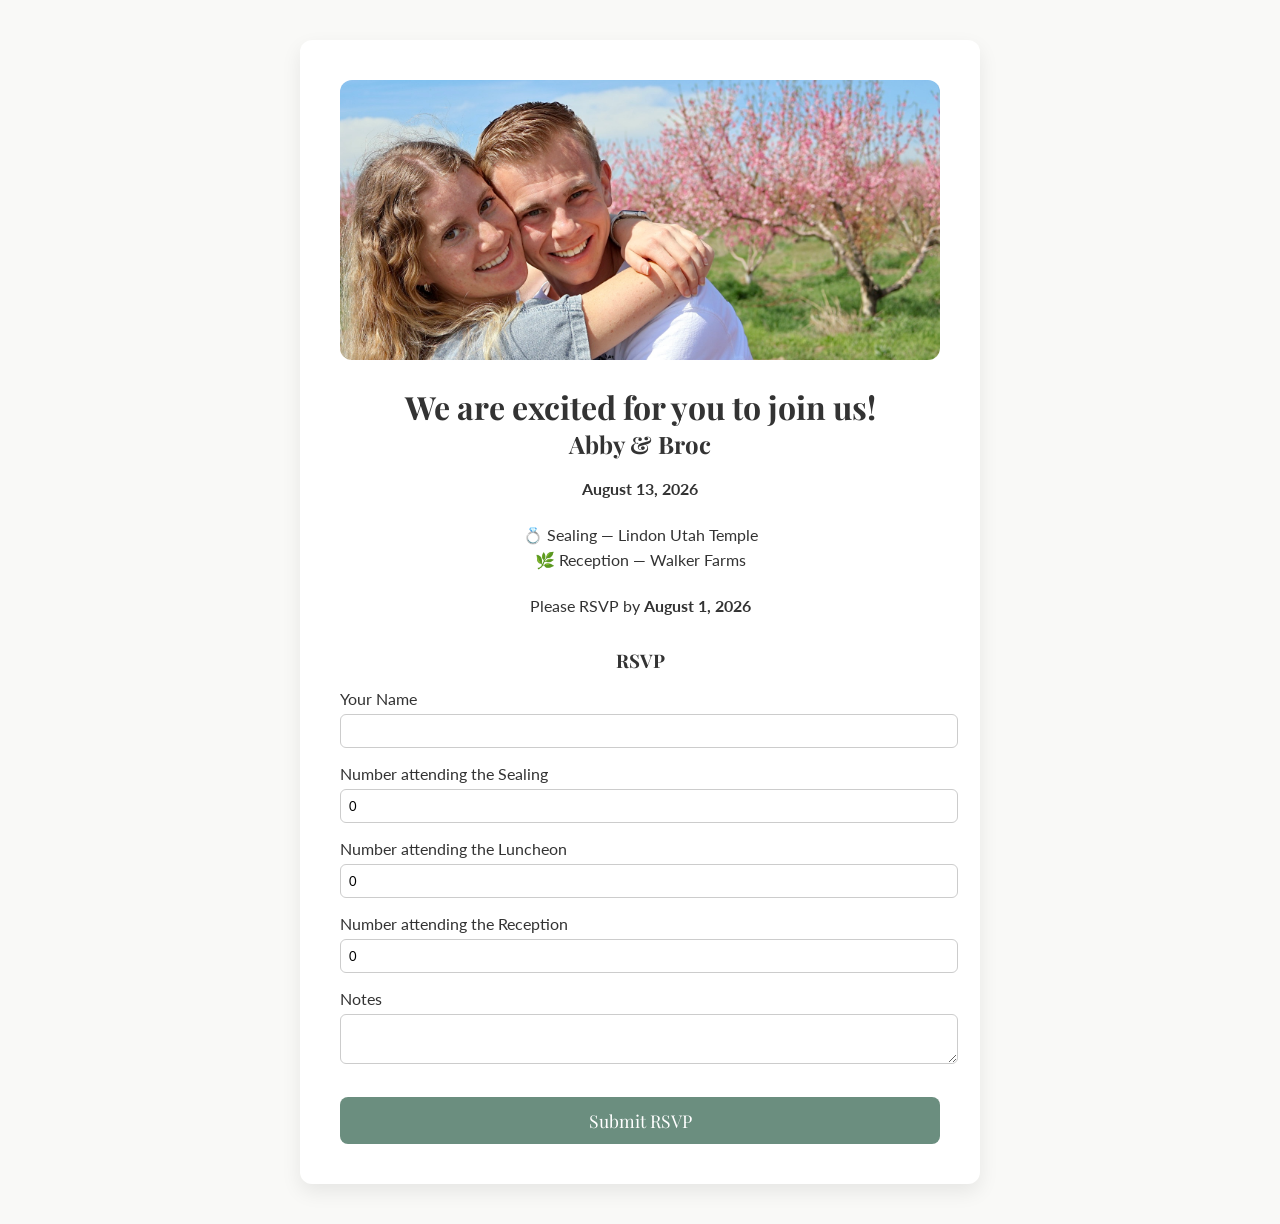
==== index.html @ cc7677bf "Add files via upload" ====
<!DOCTYPE html>
<html lang="en">
<head>
  <meta charset="UTF-8">
  <meta name="viewport" content="width=device-width, initial-scale=1.0">
  <title>Wedding RSVP | Abby & Broc</title>

  <!-- Google Fonts -->
  <link href="https://fonts.googleapis.com/css2?family=Playfair+Display:wght@400;600&family=Lato:wght@300;400&display=swap" rel="stylesheet">

  <style>
    body {
      font-family: 'Lato', sans-serif;
      background-color: #f9f9f7;
      color: #333;
      margin: 0;
      padding: 0;
    }

    .container {
      max-width: 600px;
      margin: 40px auto;
      padding: 40px;
      background-color: #ffffff;
      box-shadow: 0 8px 20px rgba(0,0,0,0.08);
      border-radius: 12px;
    }

    .hero-image {
      height: 280px;
      overflow: hidden;
      border-radius: 12px;
      margin-bottom: 25px;
    }

    .hero-image img {
      width: 100%;
      height: 100%;
      object-fit: cover;
    }

    h1, h2, h3 {
      font-family: 'Playfair Display', serif;
      text-align: center;
      margin: 0;
    }

    p, ul {
      text-align: center;
      line-height: 1.6;
    }

    ul {
      list-style: none;
      padding: 0;
      margin: 20px 0;
    }

    form {
      margin-top: 30px;
    }

    label {
      display: block;
      margin-top: 16px;
    }

    input, textarea {
      width: 100%;
      padding: 8px;
      margin-top: 6px;
      border-radius: 6px;
      border: 1px solid #ccc;
      font-family: 'Lato', sans-serif;
    }

    button {
      width: 100%;
      margin-top: 30px;
      padding: 12px;
      background-color: #6b8e7f;
      color: white;
      border: none;
      border-radius: 8px;
      font-size: 1.1rem;
      font-family: 'Playfair Display', serif;
      cursor: pointer;
    }
  </style>
</head>

<body>
  <div class="container">

    <!-- PHOTO -->
    <div class="hero-image">
      <img src="abby-and-broc.JPG" alt="Abby and Broc">
    </div>

    <!-- TEXT -->
    <h1>We are excited for you to join us!</h1>
    <h2>Abby & Broc</h2>
    <p><strong>August 13, 2026</strong></p>

    <ul>
      <li>💍 Sealing — Lindon Utah Temple</li>
      <li>🌿 Reception — Walker Farms</li>
    </ul>

    <p>Please RSVP by <strong>August 1, 2026</strong></p>

    <!-- RSVP FORM -->
    <form id="rsvpForm">
      <h3>RSVP</h3>

      <label>
        Your Name
        <input type="text" name="guest_name" required>
      </label>

      <label>
        Number attending the Sealing
        <input type="number" name="sealing_count" min="0" value="0">
      </label>

      <label>
        Number attending the Luncheon
        <input type="number" name="luncheon_count" min="0" value="0">
      </label>

      <label>
        Number attending the Reception
        <input type="number" name="reception_count" min="0" value="0">
      </label>

      <label>
        Notes
        <textarea name="notes"></textarea>
      </label>

      <button type="submit">Submit RSVP</button>
    </form>

  </div>

  <!-- JS -->
  <script>
    const form = document.getElementById("rsvpForm");

    form.addEventListener("submit", function (e) {
      e.preventDefault();

      const sealing = Number(form.sealing_count.value);
      const luncheon = Number(form.luncheon_count.value);
      const reception = Number(form.reception_count.value);

      const payload = {
        guest_name: form.guest_name.value,
        sealing_count: sealing,
        luncheon_count: luncheon,
        reception_count: reception,
        notes: form.notes.value
      };

      fetch("https://script.google.com/macros/s/AKfycbwxr1q5HQRhSyGS_WWFE9oEgKYfwVWk_xnGhLpXtBRH0Doe9hl1AzQ46NrfcQLP8xgj/exec", {
        method: "POST",
        headers: { "Content-Type": "application/json" },
        body: JSON.stringify(payload)
      }).then(() => {
        if (sealing === 0 && luncheon === 0 && reception === 0) {
          window.location.href = "thankyou.html?status=decline";
        } else {
          window.location.href = "thankyou.html?status=accept";
        }
      }).catch(() => {
        alert("Something went wrong. Please try again.");
      });
    });
  </script>
</body>
</html>
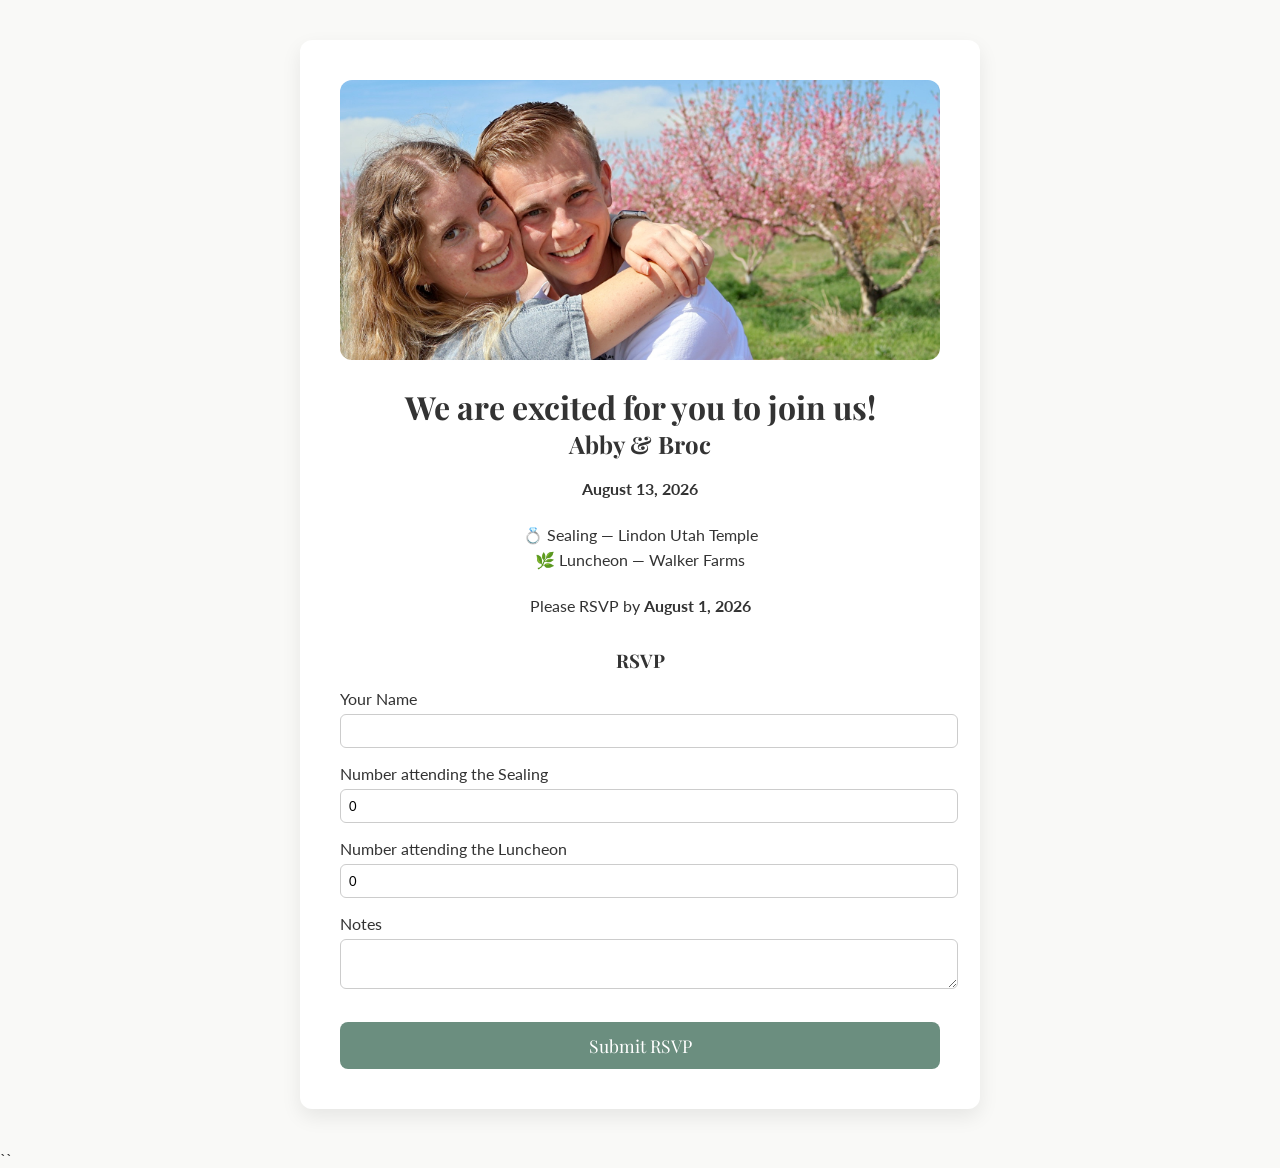
==== commit ea6792cf: "Add files via upload fixed part 2" ====
--- a/index.html
+++ b/index.html
@@ -104,7 +104,7 @@
 
     <ul>
       <li>💍 Sealing — Lindon Utah Temple</li>
-      <li>🌿 Reception — Walker Farms</li>
+      <li>🌿 Luncheon — Walker Farms</li>
     </ul>
 
     <p>Please RSVP by <strong>August 1, 2026</strong></p>
@@ -129,11 +129,6 @@
       </label>
 
       <label>
-        Number attending the Reception
-        <input type="number" name="reception_count" min="0" value="0">
-      </label>
-
-      <label>
         Notes
         <textarea name="notes"></textarea>
       </label>
@@ -152,30 +147,31 @@
 
       const sealing = Number(form.sealing_count.value);
       const luncheon = Number(form.luncheon_count.value);
-      const reception = Number(form.reception_count.value);
 
       const payload = {
         guest_name: form.guest_name.value,
         sealing_count: sealing,
         luncheon_count: luncheon,
-        reception_count: reception,
         notes: form.notes.value
       };
 
-      fetch("https://script.google.com/macros/s/AKfycbwxr1q5HQRhSyGS_WWFE9oEgKYfwVWk_xnGhLpXtBRH0Doe9hl1AzQ46NrfcQLP8xgj/exec", {
+      fetch("https://script.google.com/macros/s/AKfycbyRuXDrqu5NtsyEwcP_Y7uG2rnDnrJ42diF2mpcOeErWrf9UCbKE_HARaUY4Hv2fjy_/exec", {
         method: "POST",
         headers: { "Content-Type": "application/json" },
         body: JSON.stringify(payload)
-      }).then(() => {
-        if (sealing === 0 && luncheon === 0 && reception === 0) {
+      })
+      .then(() => {
+        if (sealing === 0 && luncheon === 0) {
           window.location.href = "thankyou.html?status=decline";
         } else {
           window.location.href = "thankyou.html?status=accept";
         }
-      }).catch(() => {
+      })
+      .catch(() => {
         alert("Something went wrong. Please try again.");
       });
     });
   </script>
 </body>
-</html>+</html>
+``
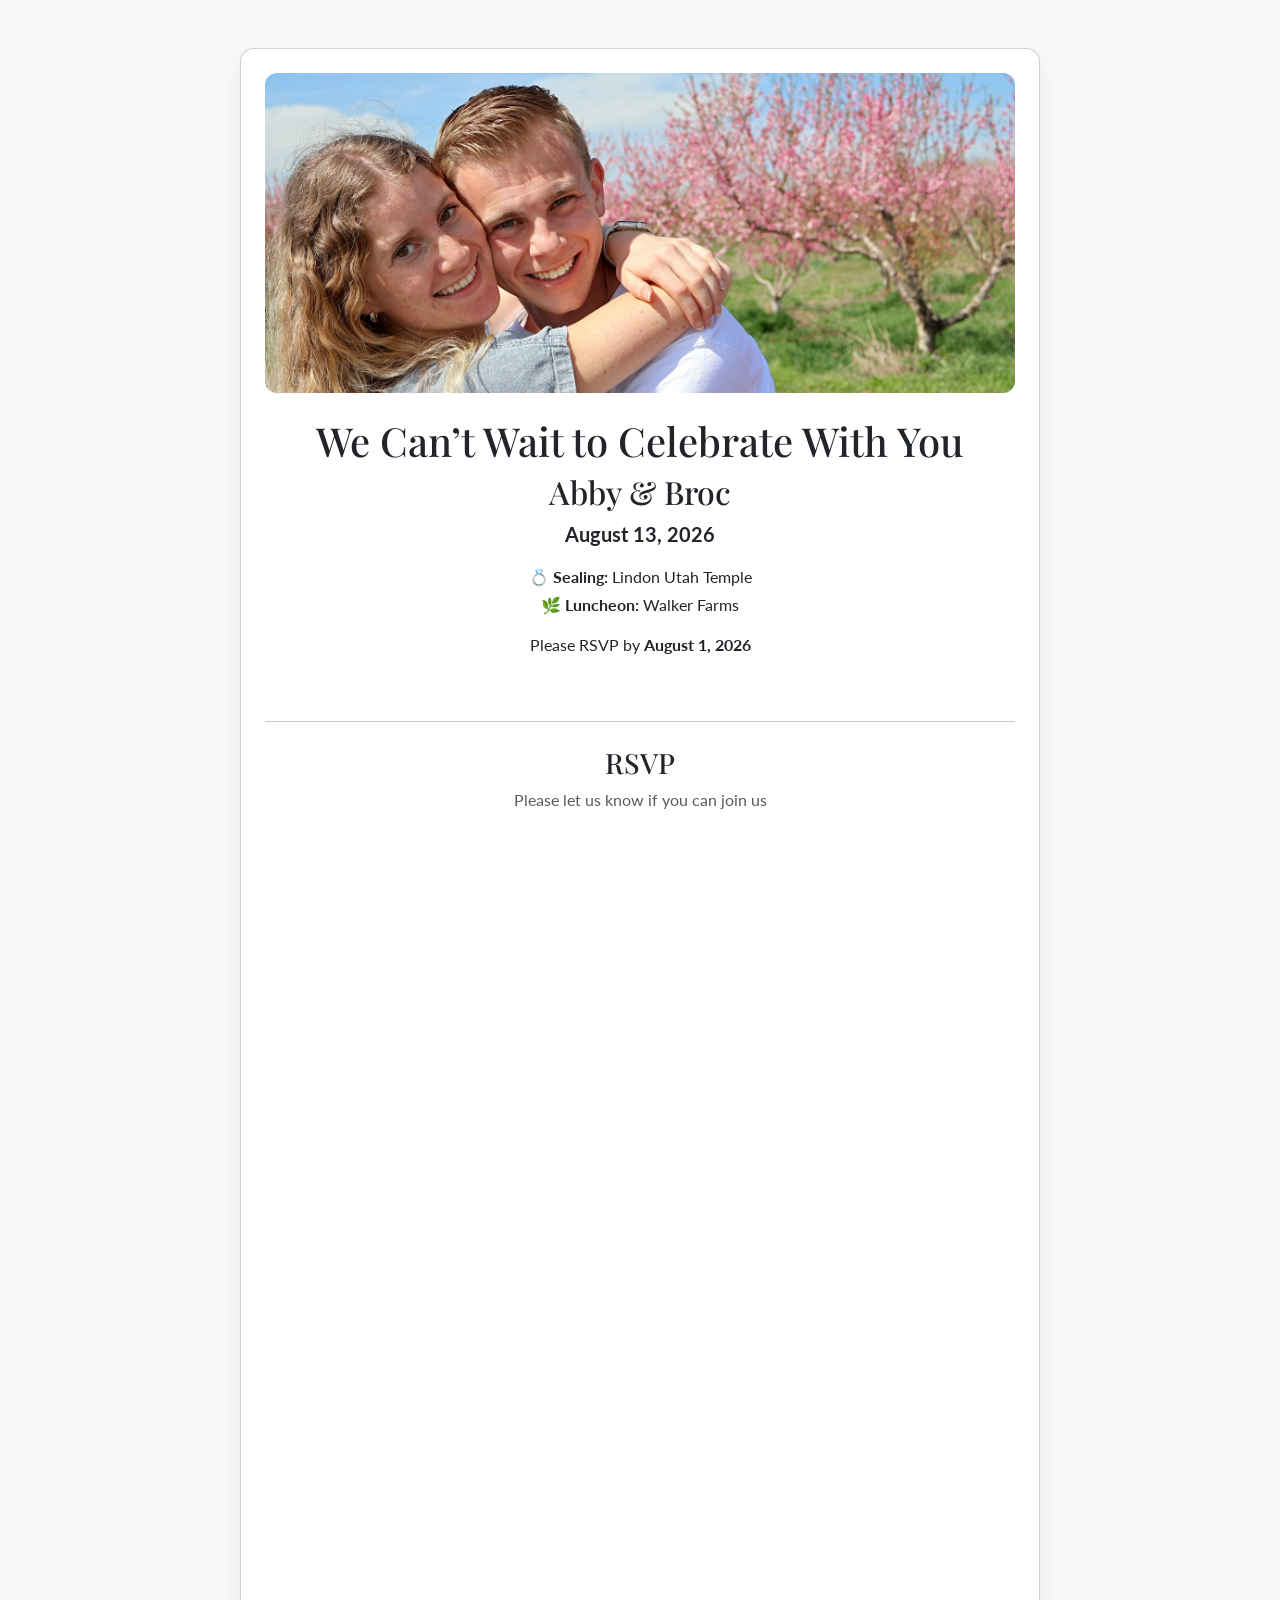
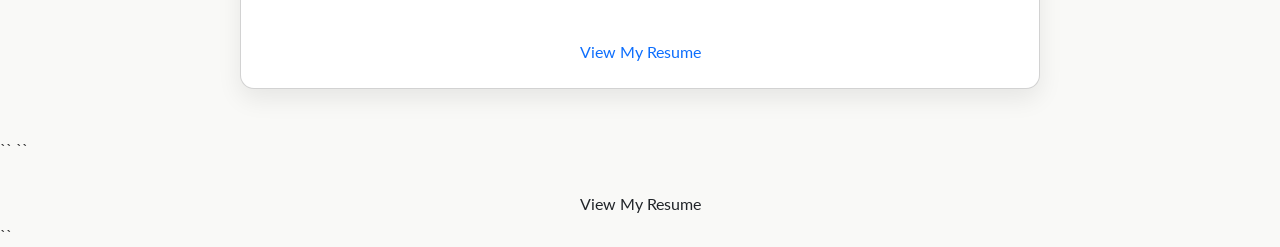
==== commit 0ae11b5a: "Add files via upload with form" ====
--- a/index.html
+++ b/index.html
@@ -1,142 +1,98 @@
 <!DOCTYPE html>
 <html lang="en">
 <head>
-  <meta charset="UTF-8">
-  <meta name="viewport" content="width=device-width, initial-scale=1.0">
+  <meta charset="UTF-8" />
+  <meta name="viewport" content="width=device-width, initial-scale=1.0" />
   <title>Wedding RSVP | Abby & Broc</title>
+
+  <!-- Bootstrap -->
+  <link href="https://cdn.jsdelivr.net/npm/bootstrap@5.3.3/dist/css/bootstrap.min.css" rel="stylesheet">
 
   <!-- Google Fonts -->
   <link href="https://fonts.googleapis.com/css2?family=Playfair+Display:wght@400;600&family=Lato:wght@300;400&display=swap" rel="stylesheet">
 
   <style>
     body {
+      background-color: #f9f9f7;
       font-family: 'Lato', sans-serif;
-      background-color: #f9f9f7;
       color: #333;
-      margin: 0;
-      padding: 0;
     }
 
-    .container {
-      max-width: 600px;
-      margin: 40px auto;
-      padding: 40px;
-      background-color: #ffffff;
-      box-shadow: 0 8px 20px rgba(0,0,0,0.08);
-      border-radius: 12px;
+    h1, h2, h3 {
+      font-family: 'Playfair Display', serif;
     }
 
-    .hero-image {
-      height: 280px;
-      overflow: hidden;
-      border-radius: 12px;
-      margin-bottom: 25px;
+    .card {
+      border-radius: 14px;
+      box-shadow: 0 10px 24px rgba(0, 0, 0, 0.08);
     }
 
     .hero-image img {
       width: 100%;
-      height: 100%;
+      border-radius: 12px;
       object-fit: cover;
+      max-height: 320px;
     }
 
-    h1, h2, h3 {
-      font-family: 'Playfair Display', serif;
-      text-align: center;
-      margin: 0;
-    }
-
-    p, ul {
-      text-align: center;
-      line-height: 1.6;
-    }
-
-    ul {
-      list-style: none;
-      padding: 0;
-      margin: 20px 0;
-    }
-
-    form {
-      margin-top: 30px;
-    }
-
-    label {
-      display: block;
-      margin-top: 16px;
-    }
-
-    input, textarea {
+    iframe {
       width: 100%;
-      padding: 8px;
-      margin-top: 6px;
-      border-radius: 6px;
-      border: 1px solid #ccc;
-      font-family: 'Lato', sans-serif;
-    }
-
-    button {
-      width: 100%;
-      margin-top: 30px;
-      padding: 12px;
-      background-color: #6b8e7f;
-      color: white;
+      min-height: 750px; /* makes the form BIG and easy */
       border: none;
-      border-radius: 8px;
-      font-size: 1.1rem;
-      font-family: 'Playfair Display', serif;
-      cursor: pointer;
     }
   </style>
 </head>
 
 <body>
-  <div class="container">
 
-    <!-- PHOTO -->
-    <div class="hero-image">
-      <img src="abby-and-broc.JPG" alt="Abby and Broc">
+  <div class="container my-5">
+
+    <div class="card mx-auto p-4" style="max-width: 800px;">
+
+      <!-- Hero Image -->
+      <div class="hero-image mb-4 text-center">
+        <img src="abby-and-broc.JPG" alt="Abby and Broc">
+      </div>
+
+      <!-- Wedding Info -->
+      <div class="text-center mb-4">
+        <h1>We Can’t Wait to Celebrate With You</h1>
+        <h2>Abby & Broc</h2>
+        <p class="fs-5"><strong>August 13, 2026</strong></p>
+
+        <p class="mb-1">💍 <strong>Sealing:</strong> Lindon Utah Temple</p>
+        <p class="mb-3">🌿 <strong>Luncheon:</strong> Walker Farms</p>
+
+        <p>Please RSVP by <strong>August 1, 2026</strong></p>
+      </div>
+
+      <!-- Divider -->
+      <hr class="my-4">
+
+      <!-- RSVP Section -->
+      <div class="text-center mb-3">
+        <h3>RSVP</h3>
+        <p class="text-muted">Please let us know if you can join us</p>
+      </div>
+
+      <!-- Embedded Google Form -->
+      <div class="mb-4">
+        <iframe src="https://docs.google.com/forms/d/e/1FAIpQLSdzjjYkzFw_OtGI82jhbNHPojiivTkyypFIH_ydGxhKIF4Gbw/viewform?usp=dialog">
+          Loading…
+        </iframe>
+      </div>
+
+      <!-- Resume Link (for class requirement) -->
+      <div class="text-center mt-3">
+        <a href="Resumepage.html" class="text-decoration-none">View My Resume</a>
+      </div>
+
     </div>
 
-    <!-- TEXT -->
-    <h1>We are excited for you to join us!</h1>
-    <h2>Abby & Broc</h2>
-    <p><strong>August 13, 2026</strong></p>
+  </div>
 
-    <ul>
-      <li>💍 Sealing — Lindon Utah Temple</li>
-      <li>🌿 Luncheon — Walker Farms</li>
-    </ul>
-
-    <p>Please RSVP by <strong>August 1, 2026</strong></p>
-
-    <!-- RSVP FORM -->
-    <form id="rsvpForm">
-      <h3>RSVP</h3>
-
-      <label>
-        Your Name
-        <input type="text" name="guest_name" required>
-      </label>
-
-      <label>
-        Number attending the Sealing
-        <input type="number" name="sealing_count" min="0" value="0">
-      </label>
-
-      <label>
-        Number attending the Luncheon
-        <input type="number" name="luncheon_count" min="0" value="0">
-      </label>
-
-      <label>
-        Notes
-        <textarea name="notes"></textarea>
-      </label>
-
-      <button type="submit">Submit RSVP</button>
-    </form>
-
-  </div>
+</body>
+</html>
+``
 
   <!-- JS -->
   <script>
@@ -174,4 +130,10 @@
   </script>
 </body>
 </html>
+``
+
+<div class="text-center mt-4">
+  <a href="resumepage.html" class="btn btn-custom">View My Resume</a>
+</div>
+
 ``
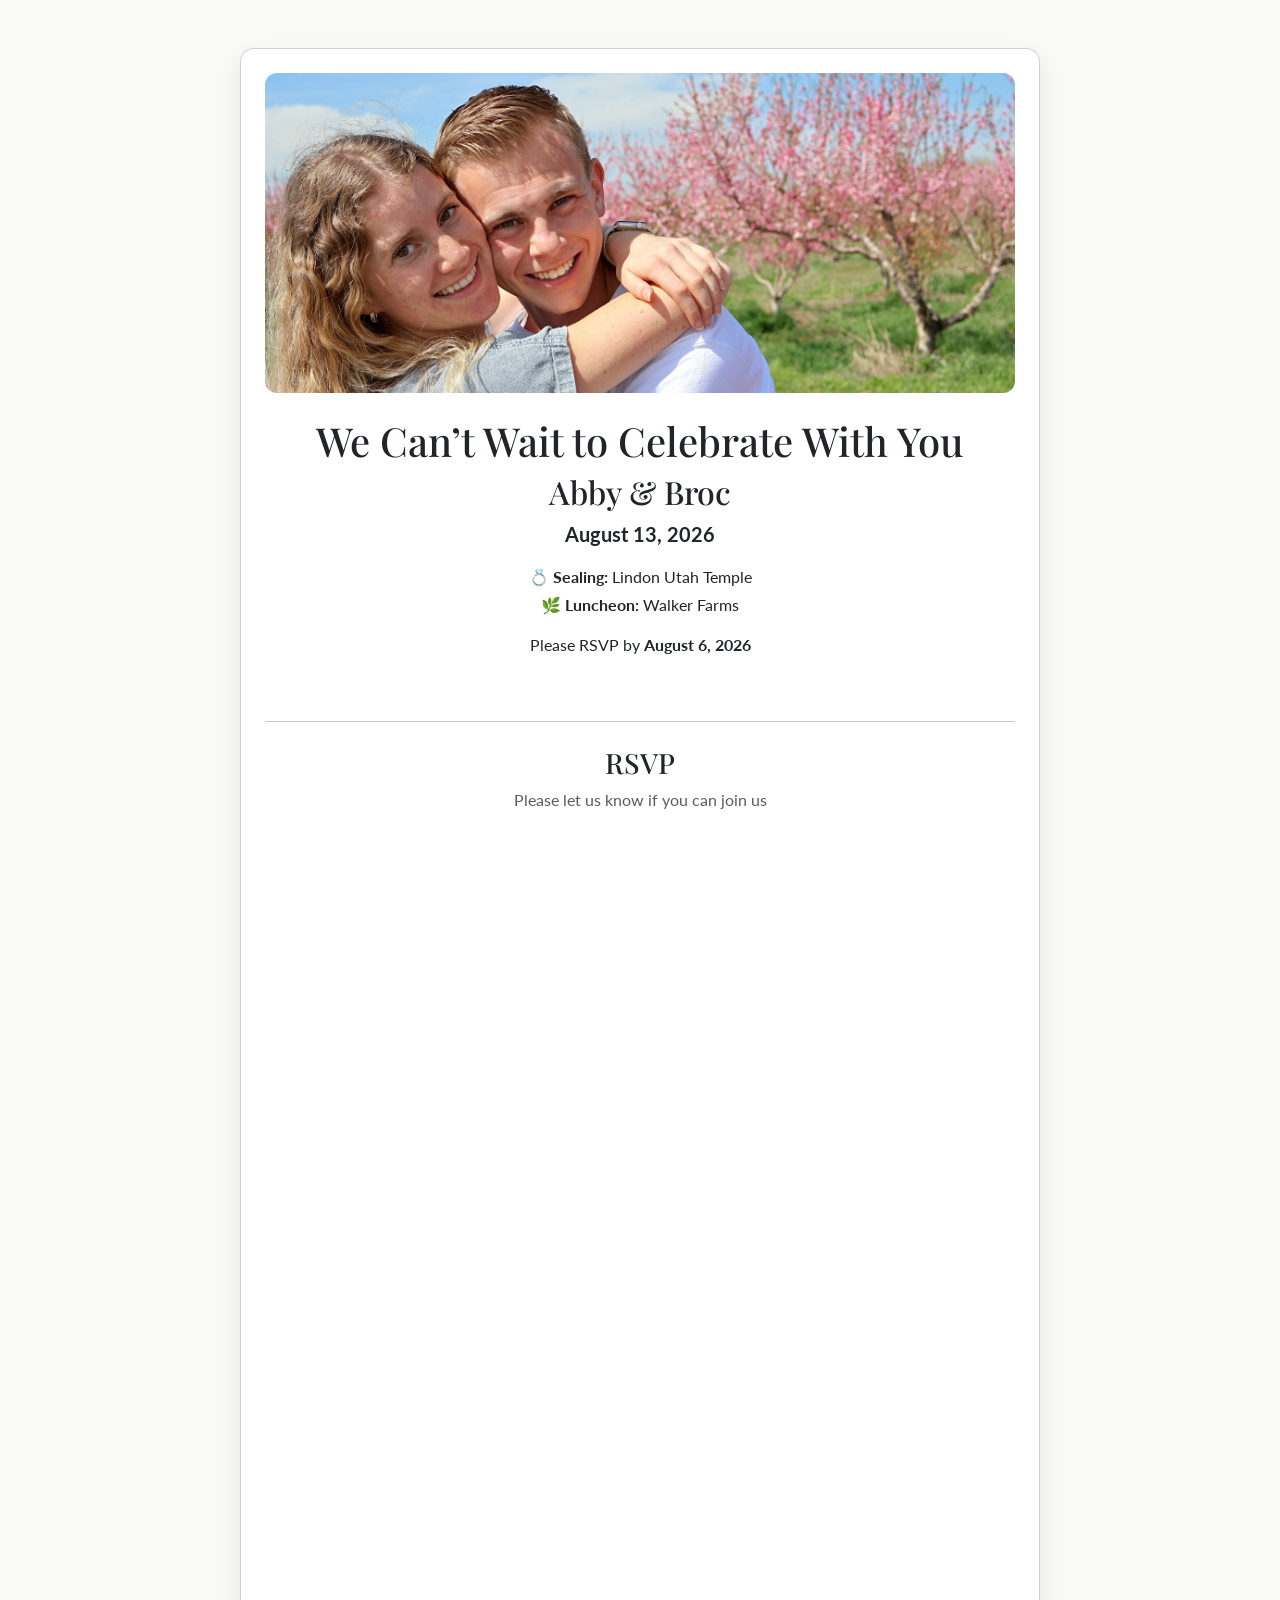
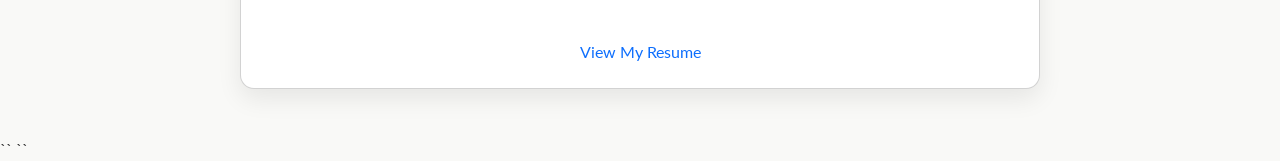
==== commit 0e874095: "Add files via upload final bit" ====
--- a/index.html
+++ b/index.html
@@ -62,7 +62,7 @@
         <p class="mb-1">💍 <strong>Sealing:</strong> Lindon Utah Temple</p>
         <p class="mb-3">🌿 <strong>Luncheon:</strong> Walker Farms</p>
 
-        <p>Please RSVP by <strong>August 1, 2026</strong></p>
+        <p>Please RSVP by <strong>August 6, 2026</strong></p>
       </div>
 
       <!-- Divider -->
@@ -130,10 +130,4 @@
   </script>
 </body>
 </html>
-``
-
-<div class="text-center mt-4">
-  <a href="resumepage.html" class="btn btn-custom">View My Resume</a>
-</div>
-
 ``
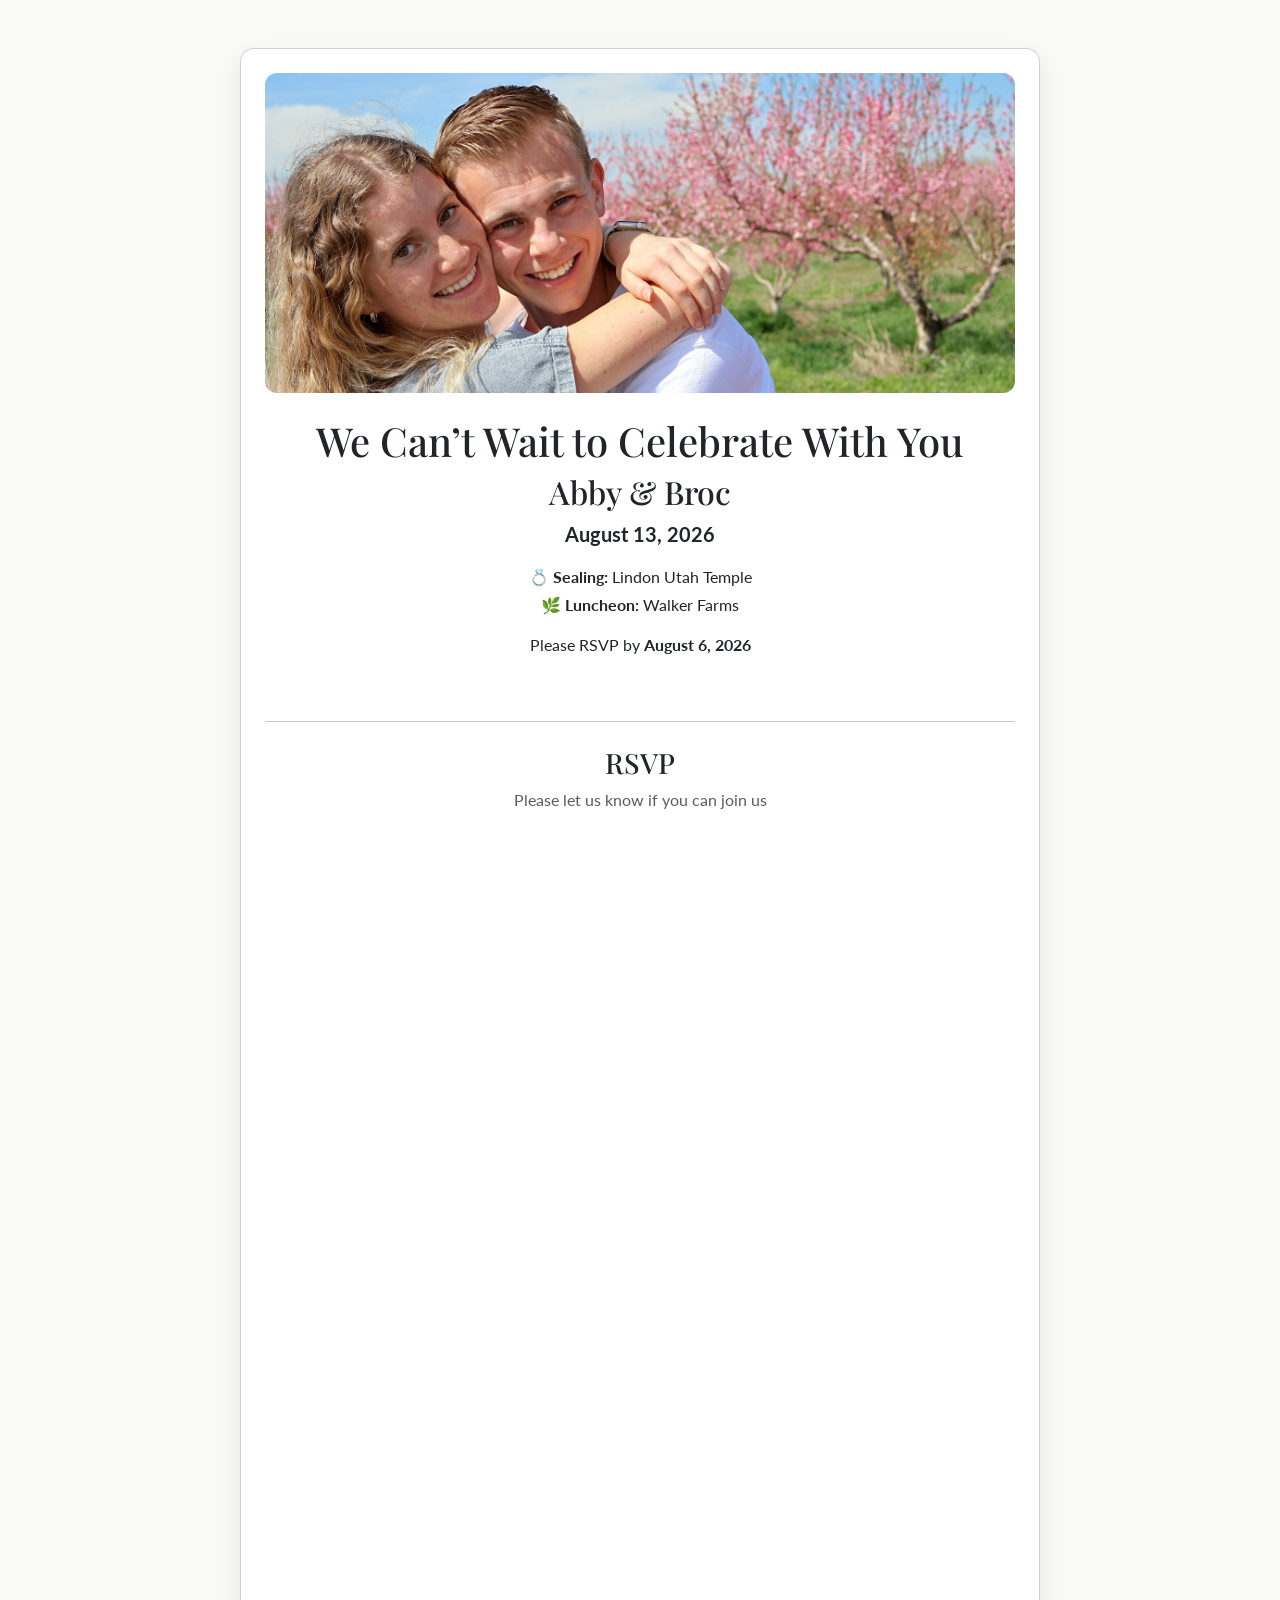
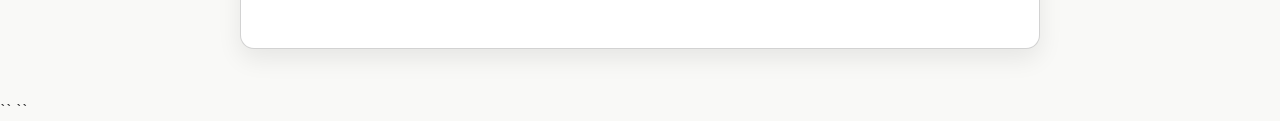
==== commit 06241f23: "Add files via upload final please" ====
--- a/index.html
+++ b/index.html
@@ -81,10 +81,7 @@
         </iframe>
       </div>
 
-      <!-- Resume Link (for class requirement) -->
-      <div class="text-center mt-3">
-        <a href="Resumepage.html" class="text-decoration-none">View My Resume</a>
-      </div>
+
 
     </div>
 
